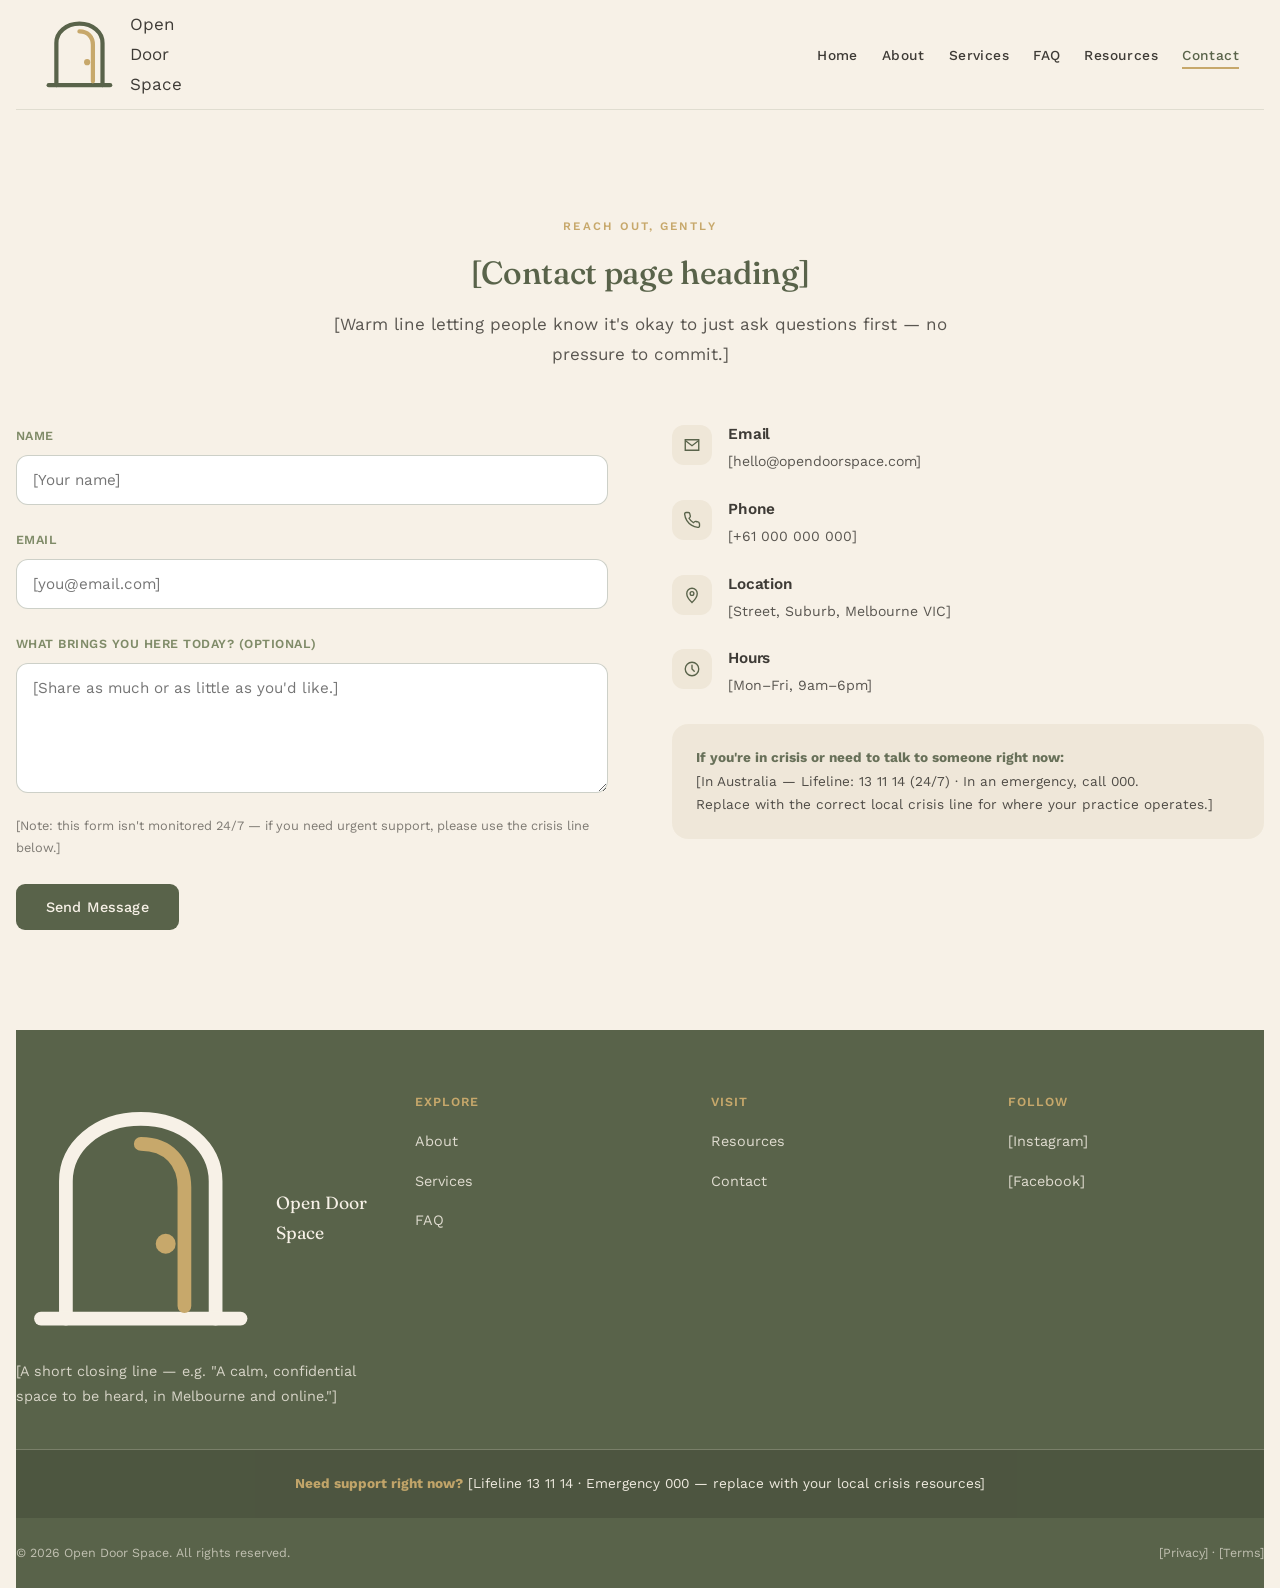
==== contact.html @ 5861e18a "initial commit" ====
<!DOCTYPE html>
<html lang="en">
<head>
<meta charset="UTF-8">
<meta name="viewport" content="width=device-width, initial-scale=1.0">
<title>Contact — Open Door Space</title>
<link rel="preconnect" href="https://fonts.googleapis.com">
<link href="https://fonts.googleapis.com/css2?family=Fraunces:ital,opsz,wght@0,9..144,300;0,9..144,400;0,9..144,500;0,9..144,600;1,9..144,400&family=Work+Sans:wght@300;400;500;600&display=swap" rel="stylesheet">
<link rel="stylesheet" href="styles.css">
</head>
<body>

<header>
  <div class="nav-inner">
    <a class="brand" href="index.html">
      <svg class="door-icon" viewBox="0 0 40 40" fill="none" xmlns="http://www.w3.org/2000/svg">
        <path d="M8 36V14C8 8.5 13 4 20 4C27 4 32 8.5 32 14V36" stroke="#59634A" stroke-width="2.2" stroke-linecap="round"/>
        <line x1="4" y1="36" x2="36" y2="36" stroke="#59634A" stroke-width="2.2" stroke-linecap="round"/>
        <path d="M20 8C24.5 8 27 11 27 15V34" stroke="#C7A86B" stroke-width="2.2" stroke-linecap="round"/>
        <circle cx="24" cy="24" r="1.6" fill="#C7A86B"/>
      </svg>
      <span class="brand-text">Open Door Space</span>
    </a>

    <button class="menu-toggle" aria-label="Toggle navigation" id="menuToggle">
      <span></span><span></span><span></span>
    </button>

    <nav class="primary-nav" id="primaryNav">
      <ul>
        <li><a href="index.html">Home</a></li>
        <li><a href="about.html">About</a></li>
        <li><a href="services.html">Services</a></li>
        <li><a href="faq.html">FAQ</a></li>
        <li><a href="resources.html">Resources</a></li>
        <li><a href="contact.html" class="active">Contact</a></li>
      </ul>
    </nav>
  </div>
</header>

<main>
  <section>
    <div class="page-shell">
      <div class="section-head center">
        <span class="eyebrow">Reach out, gently</span>
        <h2>[Contact page heading]</h2>
        <p class="ph-text">[Warm line letting people know it's okay to just ask questions first — no pressure to commit.]</p>
      </div>

      <div class="contact-grid">
        <form onsubmit="return false;">
          <div class="field"><label>Name</label><input type="text" placeholder="[Your name]"></div>
          <div class="field"><label>Email</label><input type="email" placeholder="[you@email.com]"></div>
          <div class="field"><label>What brings you here today? (optional)</label><textarea placeholder="[Share as much or as little as you'd like.]"></textarea></div>
          <p class="field-note">[Note: this form isn't monitored 24/7 — if you need urgent support, please use the crisis line below.]</p>
          <button class="btn btn-primary" type="submit">Send Message</button>
        </form>

        <div>
          <div class="contact-info-item">
            <div class="ic"><svg width="18" height="18" viewBox="0 0 24 24" fill="none"><path d="M3 5h18v14H3z" stroke="#59634A" stroke-width="1.8"/><path d="M3 6l9 7 9-7" stroke="#59634A" stroke-width="1.8"/></svg></div>
            <div><h4>Email</h4><p>[hello@opendoorspace.com]</p></div>
          </div>
          <div class="contact-info-item">
            <div class="ic"><svg width="18" height="18" viewBox="0 0 24 24" fill="none"><path d="M22 16.9v3a2 2 0 01-2.2 2 19.8 19.8 0 01-8.6-3 19.5 19.5 0 01-6-6 19.8 19.8 0 01-3-8.7A2 2 0 014.1 2h3a2 2 0 012 1.7c.1.9.3 1.8.6 2.7a2 2 0 01-.5 2.1L8 9.7a16 16 0 006 6l1.2-1.2a2 2 0 012.1-.5c.9.3 1.8.5 2.7.6a2 2 0 011.7 2z" stroke="#59634A" stroke-width="1.8"/></svg></div>
            <div><h4>Phone</h4><p>[+61 000 000 000]</p></div>
          </div>
          <div class="contact-info-item">
            <div class="ic"><svg width="18" height="18" viewBox="0 0 24 24" fill="none"><path d="M12 22s7-6.5 7-12a7 7 0 10-14 0c0 5.5 7 12 7 12z" stroke="#59634A" stroke-width="1.8"/><circle cx="12" cy="10" r="2.5" stroke="#59634A" stroke-width="1.8"/></svg></div>
            <div><h4>Location</h4><p>[Street, Suburb, Melbourne VIC]</p></div>
          </div>
          <div class="contact-info-item">
            <div class="ic"><svg width="18" height="18" viewBox="0 0 24 24" fill="none"><circle cx="12" cy="12" r="9" stroke="#59634A" stroke-width="1.8"/><path d="M12 7v5l3 3" stroke="#59634A" stroke-width="1.8" stroke-linecap="round"/></svg></div>
            <div><h4>Hours</h4><p>[Mon–Fri, 9am–6pm]</p></div>
          </div>

          <div class="crisis-note">
            <strong>If you're in crisis or need to talk to someone right now:</strong><br>
            [In Australia — Lifeline: 13 11 14 (24/7) · In an emergency, call 000.<br>
            Replace with the correct local crisis line for where your practice operates.]
          </div>
        </div>
      </div>
    </div>
  </section>
</main>

<footer>
  <div class="page-shell">
    <div class="footer-grid">
      <div>
        <div class="footer-brand">
          <svg class="door-icon" viewBox="0 0 40 40" fill="none" xmlns="http://www.w3.org/2000/svg">
            <path d="M8 36V14C8 8.5 13 4 20 4C27 4 32 8.5 32 14V36" stroke="#F7F1E7" stroke-width="2.2" stroke-linecap="round"/>
            <line x1="4" y1="36" x2="36" y2="36" stroke="#F7F1E7" stroke-width="2.2" stroke-linecap="round"/>
            <path d="M20 8C24.5 8 27 11 27 15V34" stroke="#C7A86B" stroke-width="2.2" stroke-linecap="round"/>
            <circle cx="24" cy="24" r="1.6" fill="#C7A86B"/>
          </svg>
          <span>Open Door Space</span>
        </div>
        <p>[A short closing line — e.g. "A calm, confidential space to be heard, in Melbourne and online."]</p>
      </div>
      <div>
        <h4>Explore</h4>
        <ul>
          <li><a href="about.html">About</a></li>
          <li><a href="services.html">Services</a></li>
          <li><a href="faq.html">FAQ</a></li>
        </ul>
      </div>
      <div>
        <h4>Visit</h4>
        <ul>
          <li><a href="resources.html">Resources</a></li>
          <li><a href="contact.html">Contact</a></li>
        </ul>
      </div>
      <div>
        <h4>Follow</h4>
        <ul>
          <li><a href="#">[Instagram]</a></li>
          <li><a href="#">[Facebook]</a></li>
        </ul>
      </div>
    </div>
  </div>

  <div class="footer-crisis">
    <strong>Need support right now?</strong> [Lifeline 13 11 14 · Emergency 000 — replace with your local crisis resources]
  </div>

  <div class="page-shell">
    <div class="footer-bottom">
      <span>© 2026 Open Door Space. All rights reserved.</span>
      <span>[Privacy] · [Terms]</span>
    </div>
  </div>
</footer>

<script src="script.js"></script>
</body>
</html>
---- styles.css ----
:root{
  --deep-sage:#59634A;
  --soft-sage:#7F8B68;
  --cream:#F7F1E7;
  --gold:#C7A86B;
  --charcoal:#3E3B36;
  --cream-dim:#EFE7D8;
  --arch-r: 260px;
}

*{margin:0;padding:0;box-sizing:border-box;}

html{scroll-behavior:smooth;}

body{
  background:var(--cream);
  color:var(--charcoal);
  font-family:'Work Sans', sans-serif;
  font-weight:400;
  font-size:17px;
  line-height:1.75;
  padding: 0 1rem;
  -webkit-font-smoothing:antialiased;

}

h1,h2,h3,h4{
  font-family:'Fraunces', serif;
  font-weight:500;
  color:var(--deep-sage);
  line-height:1.3;
  letter-spacing:-0.01em;
}

a{color:inherit;text-decoration:none;}
ul{list-style:none;}
button{font-family:inherit;cursor:pointer;border:none;background:none;}
img{max-width:100%;display:block;}

.eyebrow{
  font-size:0.72rem;
  letter-spacing:0.18em;
  text-transform:uppercase;
  color:var(--gold);
  font-weight:600;
  margin-bottom:16px;
  display:inline-block;
}

/* ---------- layout shell ---------- */
.page-shell{margin:0 auto;}

/* ---------- header / nav ---------- */
header{
  position:sticky;
  top:0;
  z-index:100;
  background:rgba(247,241,231,0.94);
  backdrop-filter:blur(8px);
  border-bottom:1px solid rgba(89,99,74,0.14);
}
.nav-inner{
  margin:0 auto;
  padding:10px 25px;
  display:flex;
  align-items:center;
  justify-content:space-between;
}
.brand{
  display:flex;
  align-items:center;
  gap:12px;
}

nav.primary-nav ul{
  display:flex;
  align-items: center;
  gap:24px;
}

nav.primary-nav a{
  font-size:0.86rem;
  letter-spacing:0.03em;
  font-weight:500;
  color:var(--charcoal);
  padding-bottom:4px;
  border-bottom:2px solid transparent;
  transition:border-color .2s ease, color .2s ease;
}
nav.primary-nav a:hover{color:var(--deep-sage);}
nav.primary-nav a.active{
  color:var(--deep-sage);
  border-bottom-color:var(--gold);
}

.menu-toggle{
  display:none;
  width:26px;height:20px;
  flex-direction:column;
  justify-content:space-between;
}
.menu-toggle span{
  display:block;height:2px;width:100%;
  background:var(--deep-sage);
  border-radius:2px;
}

/* ---------- buttons ---------- */
.btn{
  display:inline-flex;
  align-items:center;
  gap:8px;
  padding:15px 30px;
  border-radius:9px;
  font-size:0.9rem;
  font-weight:500;
  letter-spacing:0.01em;
  transition:transform .2s ease, box-shadow .2s ease, background .2s ease;
}

.btn-primary{
  background:var(--deep-sage);
  color:var(--cream);
}
.btn-primary:hover{
  background:var(--soft-sage);
  transform:translateY(-2px);
  box-shadow:0 10px 24px -10px rgba(89,99,74,0.5);
}
.btn-outline{
  border:1.5px solid var(--deep-sage);
  color:var(--deep-sage);
  background:transparent;
}
.btn-outline:hover{
  background:var(--deep-sage);
  color:var(--cream);
  transform:translateY(-2px);
}

/* ---------- placeholder blocks ---------- */
.ph-img, .help-media{
  position:relative;
  overflow: hidden;
  line-height:1.5;
}

.ph-img img, .help-media img {
  width: 100%;
  height: 100%;
  object-fit: cover;
  display: block;
}
.ph-img::after{
  content: "";
  position: absolute;
  top: 0;
  left: 0;
  width: 15%;
  height: 100%;
  background: linear-gradient(
    to right,
    #F7F1E7 0%,
    rgba(247, 241, 231, 0.7) 35%,
    rgba(247, 241, 231, 0.2) 75%,
    transparent 100%
  );
  pointer-events: none;
}
.help-media::after{
  content: "";
  position: absolute;
  top: 0;
  right: 0;
  width: 30%;
  height: 100%;
  background: linear-gradient(
    to left,
    #F7F1E7 0%,
    rgba(247, 241, 231, 0.7) 35%,
    rgba(247, 241, 231, 0.2) 75%,
    transparent 100%
  );
  pointer-events: none;
}


/* ---------- sections general ---------- */
section{padding:100px 0;}
.section-head{
  max-width:620px;
  margin-bottom:56px;
}
.section-head.center{margin-left:auto;margin-right:auto;text-align:center;}
.section-head h2{font-size:2rem;margin-bottom:16px;}
.section-head p{color:var(--charcoal);opacity:0.85;}

.band-sage{background:var(--deep-sage);color:var(--cream);}
.band-sage h2, .band-sage h3{color:var(--cream);}
.band-dim{background:var(--cream-dim);}

/* ---------- HOME hero ---------- */
.hero-inner{
  display:grid;
  grid-template-columns:1fr 1fr;
  align-items:center;
}
.hero-copy {
  padding-left: 20px;
}
.about-hero-copy {
  padding-left: 20px;
}
.hero-copy h1{
  font-size:2.7rem;
  line-height:1.25;
  margin-bottom:24px;
}
.hero-copy p{
  font-size:1.08rem;
  max-width:460px;
  margin-bottom:38px;
  opacity:0.9;
}
.hero-actions{display:flex;gap:16px;flex-wrap:wrap;}
.reassure-row{
  display:flex;
  gap:36px;
  flex-wrap:wrap;
  margin-top:44px;
  font-size:0.86rem;
  color:var(--soft-sage);
}
.reassure-row span{display:flex;align-items:center;gap:8px;}

/* about us */
.about-hero-icon {
  font-size: 40px;
}
/* feature grid */

.quote-block{
  max-width:680px;
  margin:0 auto;
  text-align:center;
}
.quote-block p{
  font-family:'Fraunces', serif;
  font-size:1.4rem;
  font-style:italic;
  font-weight:400;
  line-height:1.6;
  margin-bottom:22px;
}

.cta-band{text-align:center;}
.cta-band h2{margin-bottom:18px;}
.cta-band p{max-width:500px;margin:0 auto 32px;opacity:0.88;}

/* ---------- PROFESSIONALS ------*/

.professionals {

}
.professionals__header {
  margin-bottom: 48px;
  text-align: center;
}

.professionals__eyebrow {
  display: block;
  margin-bottom: 12px;
  font-size: 0.85rem;
  text-transform: uppercase;
  letter-spacing: 0.12em;
}

.professionals__header h2 {
  margin: 0;
}

.professionals__grid {
  display: grid;
  grid-template-columns: repeat(2, 1fr);
  gap: 48px;
  padding: 0 20px;
}
.professionals__footer {
  width: 100%;
  height: 60px;
  background-color: var(--gold);
  margin-top: 15px;
  border-radius: 5px;
  padding: 0 10px;
  display: flex;
  flex-direction: row;
  align-items: center;
  justify-content: space-around;
}
.professional-footer-icon {
  font-size: 2rem;
}
.professionals__footer div{
  color: var(--cream);
  display: flex;
  align-items: center;
  gap: 5px;
}

.professional-card {
  display: grid;
  grid-template-columns: 1fr 1fr;
  gap: 28px;
  align-items: start;
}

.professional-card__image {
  aspect-ratio: 1 / 1;
  overflow: hidden;
  border-radius: 50%;
  background: #eee;
}

.professional-card__image img {
  width: 100%;
  height: 100%;
  object-fit: cover;
  display: block;
}

.professional-card__content h3 {
  margin: 0 0 6px;
}

.professional-card__role {
  margin: 0 0 16px;
  opacity: 0.7;
}

.professional-card__content p:last-child {
  line-height: 1.7;
  margin: 0;
}

@media (max-width: 768px) {
  .professionals__grid {
    grid-template-columns: 1fr;
    gap: 40px;
  }

  .professional-card {
    grid-template-columns: 120px 1fr;
    gap: 20px;
  }
}

/* ---------- SERVICES -------------*/
.hero-services {
  position: relative;
  width: 100%;
  overflow: hidden;
}
.hero-services img {
  max-height: 500px;
    object-fit: cover;
    width: 100%;  
}

/* Soft background behind the text */
.hero-services-fade {
  position: absolute;
  inset: 0;
  pointer-events: none;

  background:
    linear-gradient(
      to right,
      #F7F1E7 0%,
      rgba(247, 241, 231, 0.98) 18%,
      rgba(247, 241, 231, 0.85) 28%,
      rgba(247, 241, 231, 0.45) 40%,
      rgba(247, 241, 231, 0) 55%
    );
}

/* Text positioned over image */
.hero-services-content {
  position: absolute;
  top: 50%;
  left: 5%;
  transform: translateY(-50%);
  width: 32%;
  z-index: 2;
}
/* ---------- HOW WE CAN HELP ------*/
.help-section {
  padding: 80px 0;
  display: grid;
  grid-template-columns: 1fr 2fr;
  align-items: center;
}

.help-section__intro {
  max-width: 720px;
  margin-bottom: 56px;
}

.help-section__eyebrow {
  display: block;
  margin-bottom: 14px;
  font-size: 0.8rem;
  letter-spacing: 0.14em;
  text-transform: uppercase;
  opacity: 0.65;
}

.help-section__intro h2 {
  margin: 0 0 20px;
  font-size: clamp(2rem, 4vw, 3.2rem);
  line-height: 1.1;
  font-weight: 500;
}

.help-section__intro p {
  max-width: 620px;
  margin: 0;
  font-size: 1.05rem;
  line-height: 1.75;
  opacity: 0.75;
}

.help-section__grid {
  display: flex;
  flex-direction: column;
  padding: 0 0 0 20px;
  justify-content: start;
  align-items: center;
  gap: 2rem;
  height: 100%;
}

.help-section__items {
  display: flex;
  flex-direction: row;
  flex-wrap: wrap;
  justify-content: center;
  gap: 3rem;
}
.help-section__items div {
  display: flex;
  flex-direction: column;
  justify-content: center;
  align-items: center;
  text-align: center;
}

.help-icon {
  font-size: 4rem;
  color: var(--soft-sage);;
}
.help-item-text {
  font-size: large;
  white-space: normal;
  overflow-wrap: break-word;
  word-break: normal;
}
/* Tablet */
@media (max-width: 900px) {
  .help-section__grid {
    grid-template-columns: repeat(2, 1fr);
  }
}

/* Mobile */
@media (max-width: 600px) {
  .help-section {
    padding: 70px 0;
  }

  .help-section__intro {
    margin-bottom: 40px;
  }

  .help-section__grid {
    grid-template-columns: 1fr;
  }

  .help-card {
    min-height: auto;
    padding: 28px;
  }
}

/* ---------- ABOUT ---------- */
.about-hero{display:grid;grid-template-columns:1fr 1fr;gap:64px;align-items:center;}
.values-grid{display:grid;grid-template-columns:repeat(4,1fr);gap:22px;margin-top:24px;}
.value-card{padding:30px 24px;background:var(--cream-dim);border-radius:20px;}
.value-card h4{font-size:1rem;margin-bottom:8px;color:var(--charcoal);font-family:'Work Sans',sans-serif;font-weight:600;}
.value-card p{font-size:0.86rem;opacity:0.8;}
.team-grid{display:grid;grid-template-columns:repeat(3,1fr);gap:30px;margin-top:24px;}
.team-card .ph-img{min-height:220px;border-radius:150px 150px 0 0;margin-bottom:16px;}
.team-card h4{font-size:1.05rem;margin-bottom:4px;color:var(--charcoal);font-family:'Work Sans',sans-serif;font-weight:600;}
.team-card .role{font-size:0.82rem;color:var(--soft-sage);margin-bottom:10px;display:block;}
.team-card p{font-size:0.88rem;opacity:0.85;}

/* ---------- SERVICES ---------- */
.services-grid{display:grid;grid-template-columns:repeat(3,1fr);gap:32px;}
.service-card{background:#fff;border-radius:22px;overflow:hidden;box-shadow:0 12px 30px -18px rgba(62,59,54,0.2);}
.service-card .ph-img{min-height:190px;border-radius:0;}
.service-card-body{padding:28px;}
.service-card-body h3{font-size:1.1rem;margin-bottom:10px;}
.service-card-body p{font-size:0.9rem;opacity:0.85;margin-bottom:18px;}
.service-tag{
  font-size:0.7rem;letter-spacing:0.06em;text-transform:uppercase;
  color:var(--gold);font-weight:600;margin-bottom:10px;display:inline-block;
}

/* ---------- FAQ ---------- */
.faq-list{max-width:760px;margin:0 auto;}
.faq-item{
  padding:28px 0;
  border-bottom:1px solid rgba(89,99,74,0.18);
}
.faq-item h3{font-size:1.05rem;color:var(--charcoal);font-family:'Work Sans',sans-serif;font-weight:600;margin-bottom:10px;display:flex;gap:12px;align-items:flex-start;}
.faq-item .q-mark{color:var(--gold);font-family:'Fraunces',serif;font-style:italic;flex-shrink:0;}
.faq-item p{font-size:0.92rem;opacity:0.85;padding-left:28px;}

/* ---------- RESOURCES ---------- */
.resources-grid{display:grid;grid-template-columns:repeat(3,1fr);gap:32px;}
.resource-card{background:var(--cream-dim);border-radius:20px;overflow:hidden;}
.resource-card .ph-img{min-height:170px;border-radius:0;background:repeating-linear-gradient(135deg, rgba(127,139,104,0.09) 0 12px, rgba(127,139,104,0.02) 12px 24px);}
.resource-card-body{padding:26px;}
.resource-card-body h3{font-size:1.02rem;margin-bottom:10px;}
.resource-card-body p{font-size:0.88rem;opacity:0.85;margin-bottom:14px;}
.resource-card-body a{font-size:0.85rem;font-weight:600;color:var(--deep-sage);border-bottom:1.5px solid var(--gold);padding-bottom:2px;}

/* ---------- CONTACT ---------- */
.contact-grid{display:grid;grid-template-columns:1fr 1fr;gap:64px;}
.field{margin-bottom:24px;}
.field label{
  display:block;font-size:0.78rem;letter-spacing:0.04em;text-transform:uppercase;
  color:var(--soft-sage);margin-bottom:8px;font-weight:600;
}
.field input, .field textarea{
  width:100%;
  padding:15px 16px;
  border:1.5px solid rgba(89,99,74,0.3);
  border-radius:12px;
  background:#fff;
  font-family:inherit;
  font-size:0.95rem;
  color:var(--charcoal);
}
.field textarea{min-height:130px;resize:vertical;}
.field-note{font-size:0.8rem;opacity:0.65;margin-top:-12px;margin-bottom:24px;}
.contact-info-item{display:flex;gap:16px;margin-bottom:26px;align-items:flex-start;}
.contact-info-item .ic{
  width:40px;height:40px;border-radius:12px;background:var(--cream-dim);
  display:flex;align-items:center;justify-content:center;flex-shrink:0;
}
.contact-info-item h4{font-size:0.96rem;margin-bottom:4px;color:var(--charcoal);font-family:'Work Sans',sans-serif;font-weight:600;}
.contact-info-item p{font-size:0.88rem;opacity:0.85;}

.crisis-note{
  background:var(--cream-dim);
  border-radius:16px;
  padding:22px 24px;
  margin-top:8px;
  font-size:0.85rem;
  color:var(--charcoal);
  opacity:0.9;
}
.crisis-note strong{color:var(--deep-sage);}

/* ---------- footer ---------- */
footer{
  background:var(--deep-sage);
  color:var(--cream);
  padding:64px 0 0;
}
.footer-grid{
  display:grid;
  grid-template-columns:1.4fr 1fr 1fr 1fr;
  gap:40px;
  padding-bottom:40px;
  border-bottom:1px solid rgba(247,241,231,0.2);
}
.footer-brand{display:flex;align-items:center;gap:10px;margin-bottom:16px;}
.footer-brand span{font-family:'Fraunces',serif;font-size:1.1rem;}
footer p{opacity:0.8;font-size:0.9rem;}
footer h4{color:var(--gold);font-family:'Work Sans',sans-serif;font-size:0.78rem;letter-spacing:0.08em;text-transform:uppercase;margin-bottom:16px;font-weight:600;}
footer ul li{margin-bottom:10px;}
footer ul a{opacity:0.85;font-size:0.9rem;}
footer ul a:hover{opacity:1;text-decoration:underline;}

.footer-crisis{
  background:rgba(0,0,0,0.14);
  padding:22px 0;
  font-size:0.85rem;
  text-align:center;
  opacity:0.95;
}
.footer-crisis strong{color:var(--gold);}

.footer-bottom{
  padding:24px 0;
  display:flex;
  justify-content:space-between;
  font-size:0.78rem;
  opacity:0.65;
  flex-wrap:wrap;
  gap:10px;
}

/* ---------- responsive ---------- */
@media (max-width: 860px){
  nav.primary-nav{
    position:absolute;
    top:100%;
    right:32px;
    left:32px;
    background:var(--cream);
    border:1px solid rgba(89,99,74,0.15);
    border-radius:14px;
    padding:14px;
    box-shadow:0 16px 30px -14px rgba(62,59,54,0.3);
    display:none;
  }
  nav.primary-nav.open{display:block;}
  nav.primary-nav ul{flex-direction:column;gap:4px;}
  nav.primary-nav a{display:block;padding:10px 8px;border-bottom:none;}
  nav.primary-nav a.active{background:var(--cream-dim);border-radius:8px;}
  .menu-toggle{display:flex;}

  .hero-inner, .about-hero, .grid-2{grid-template-columns:1fr;}
  .hero-copy h1{font-size:2.1rem;}
  .arch-row{grid-template-columns:repeat(2,1fr);}
  .grid-3, .services-grid, .values-grid, .team-grid, .resources-grid{grid-template-columns:repeat(2,1fr);}
  .footer-grid{grid-template-columns:1fr 1fr;}
  .contact-grid{grid-template-columns:1fr;}
}
@media (max-width: 540px){
  .page-shell{padding:0 20px;}
  .nav-inner{padding:16px 20px;}
  .grid-3, .services-grid, .values-grid, .team-grid, .resources-grid{grid-template-columns:1fr;}
  .footer-grid{grid-template-columns:1fr;}
  section{padding:68px 0;}
}
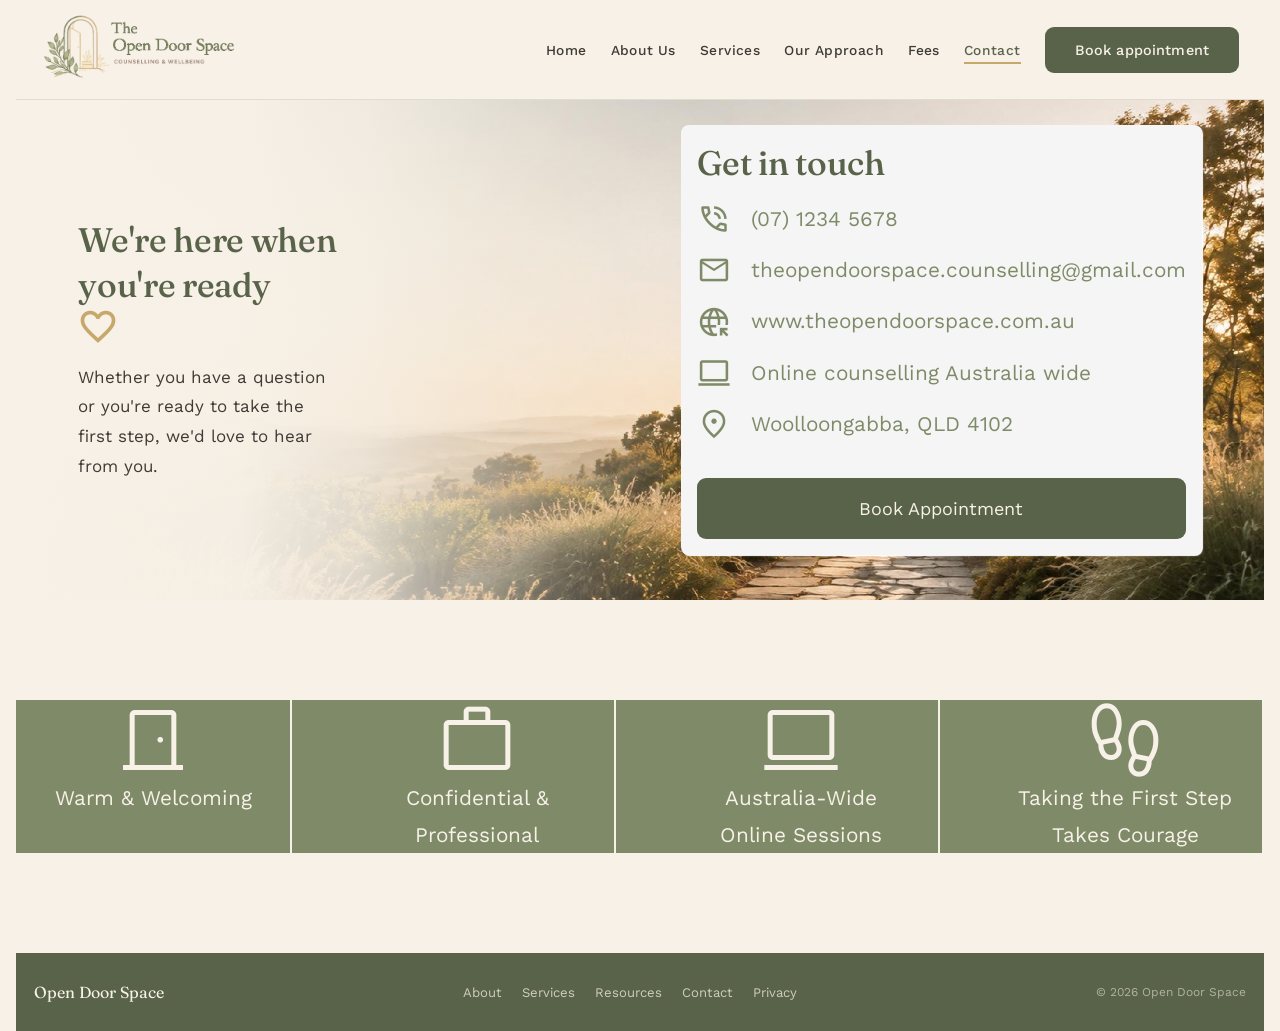
==== commit bbacda0b: "demo ready" ====
--- a/contact.html
+++ b/contact.html
@@ -3,23 +3,22 @@
 <head>
 <meta charset="UTF-8">
 <meta name="viewport" content="width=device-width, initial-scale=1.0">
-<title>Contact — Open Door Space</title>
+<title>Open Door Space — Counseling</title>
 <link rel="preconnect" href="https://fonts.googleapis.com">
 <link href="https://fonts.googleapis.com/css2?family=Fraunces:ital,opsz,wght@0,9..144,300;0,9..144,400;0,9..144,500;0,9..144,600;1,9..144,400&family=Work+Sans:wght@300;400;500;600&display=swap" rel="stylesheet">
+<link
+  rel="stylesheet"
+  href="https://fonts.googleapis.com/css2?family=Material+Symbols+Outlined:opsz,wght,FILL,GRAD@20..48,300,0,0"
+>
 <link rel="stylesheet" href="styles.css">
+<link rel="stylesheet" href="services-styles.css">
 </head>
 <body>
 
 <header>
   <div class="nav-inner">
     <a class="brand" href="index.html">
-      <svg class="door-icon" viewBox="0 0 40 40" fill="none" xmlns="http://www.w3.org/2000/svg">
-        <path d="M8 36V14C8 8.5 13 4 20 4C27 4 32 8.5 32 14V36" stroke="#59634A" stroke-width="2.2" stroke-linecap="round"/>
-        <line x1="4" y1="36" x2="36" y2="36" stroke="#59634A" stroke-width="2.2" stroke-linecap="round"/>
-        <path d="M20 8C24.5 8 27 11 27 15V34" stroke="#C7A86B" stroke-width="2.2" stroke-linecap="round"/>
-        <circle cx="24" cy="24" r="1.6" fill="#C7A86B"/>
-      </svg>
-      <span class="brand-text">Open Door Space</span>
+      <img src="images/logo.png" style="width:200px"/>
     </a>
 
     <button class="menu-toggle" aria-label="Toggle navigation" id="menuToggle">
@@ -29,111 +28,91 @@
     <nav class="primary-nav" id="primaryNav">
       <ul>
         <li><a href="index.html">Home</a></li>
-        <li><a href="about.html">About</a></li>
+        <li><a href="about.html">About Us</a></li>
         <li><a href="services.html">Services</a></li>
-        <li><a href="faq.html">FAQ</a></li>
-        <li><a href="resources.html">Resources</a></li>
+        <li><a href="approach.html">Our Approach</a></li>
+        <li><a href="fees.html">Fees</a></li>
         <li><a href="contact.html" class="active">Contact</a></li>
+        <li><button class="btn btn-primary">Book appointment</button></li>
       </ul>
     </nav>
   </div>
 </header>
 
 <main>
-  <section>
-    <div class="page-shell">
-      <div class="section-head center">
-        <span class="eyebrow">Reach out, gently</span>
-        <h2>[Contact page heading]</h2>
-        <p class="ph-text">[Warm line letting people know it's okay to just ask questions first — no pressure to commit.]</p>
+
+<div class="hero-services">
+  <img src="images/contact-hero.jpg" alt="Counselling support">
+
+  <div class="hero-services-fade"></div>
+
+  <div class="hero-services-content">
+    <h1>We're here when<br>
+      you're ready</h1>
+
+    <div class="eyebrow material-symbols-outlined about-hero-icon">favorite</div>
+
+    <p>
+      Whether you have a question<br>
+      or you're ready to take the<br>
+      first step, we'd love to hear<br>
+      from you.
+    </p>
+  </div>
+  <div class="contact-section-modal">
+    <h1>Get in touch</h1>
+    <div><span class="material-symbols-outlined contact-section-modal-icon">phone_in_talk</span> <span>(07) 1234 5678</span></div>
+    <div><span class="material-symbols-outlined contact-section-modal-icon">mail</span> <span>theopendoorspace.counselling@gmail.com</span></div>
+    <div><span class="material-symbols-outlined contact-section-modal-icon">captive_portal</span> www.theopendoorspace.com.au</div>
+    <div><span class="material-symbols-outlined contact-section-modal-icon">computer</span>Online counselling Australia wide</div>
+    <div><span class="material-symbols-outlined contact-section-modal-icon">location_on</span>Woolloongabba, QLD 4102</div>
+    <button class="btn-primary-large">Book Appointment</button>
+  </div>
+</div>
+
+<section class="">
+    <div class="contact-section__items">
+      <div>
+        <span class="material-symbols-outlined contact-icon">door_front</span>
+        <span class="contact-item-text">Warm & Welcoming</span>
       </div>
-
-      <div class="contact-grid">
-        <form onsubmit="return false;">
-          <div class="field"><label>Name</label><input type="text" placeholder="[Your name]"></div>
-          <div class="field"><label>Email</label><input type="email" placeholder="[you@email.com]"></div>
-          <div class="field"><label>What brings you here today? (optional)</label><textarea placeholder="[Share as much or as little as you'd like.]"></textarea></div>
-          <p class="field-note">[Note: this form isn't monitored 24/7 — if you need urgent support, please use the crisis line below.]</p>
-          <button class="btn btn-primary" type="submit">Send Message</button>
-        </form>
-
-        <div>
-          <div class="contact-info-item">
-            <div class="ic"><svg width="18" height="18" viewBox="0 0 24 24" fill="none"><path d="M3 5h18v14H3z" stroke="#59634A" stroke-width="1.8"/><path d="M3 6l9 7 9-7" stroke="#59634A" stroke-width="1.8"/></svg></div>
-            <div><h4>Email</h4><p>[hello@opendoorspace.com]</p></div>
-          </div>
-          <div class="contact-info-item">
-            <div class="ic"><svg width="18" height="18" viewBox="0 0 24 24" fill="none"><path d="M22 16.9v3a2 2 0 01-2.2 2 19.8 19.8 0 01-8.6-3 19.5 19.5 0 01-6-6 19.8 19.8 0 01-3-8.7A2 2 0 014.1 2h3a2 2 0 012 1.7c.1.9.3 1.8.6 2.7a2 2 0 01-.5 2.1L8 9.7a16 16 0 006 6l1.2-1.2a2 2 0 012.1-.5c.9.3 1.8.5 2.7.6a2 2 0 011.7 2z" stroke="#59634A" stroke-width="1.8"/></svg></div>
-            <div><h4>Phone</h4><p>[+61 000 000 000]</p></div>
-          </div>
-          <div class="contact-info-item">
-            <div class="ic"><svg width="18" height="18" viewBox="0 0 24 24" fill="none"><path d="M12 22s7-6.5 7-12a7 7 0 10-14 0c0 5.5 7 12 7 12z" stroke="#59634A" stroke-width="1.8"/><circle cx="12" cy="10" r="2.5" stroke="#59634A" stroke-width="1.8"/></svg></div>
-            <div><h4>Location</h4><p>[Street, Suburb, Melbourne VIC]</p></div>
-          </div>
-          <div class="contact-info-item">
-            <div class="ic"><svg width="18" height="18" viewBox="0 0 24 24" fill="none"><circle cx="12" cy="12" r="9" stroke="#59634A" stroke-width="1.8"/><path d="M12 7v5l3 3" stroke="#59634A" stroke-width="1.8" stroke-linecap="round"/></svg></div>
-            <div><h4>Hours</h4><p>[Mon–Fri, 9am–6pm]</p></div>
-          </div>
-
-          <div class="crisis-note">
-            <strong>If you're in crisis or need to talk to someone right now:</strong><br>
-            [In Australia — Lifeline: 13 11 14 (24/7) · In an emergency, call 000.<br>
-            Replace with the correct local crisis line for where your practice operates.]
-          </div>
-        </div>
+      <div>
+        <span class="material-symbols-outlined contact-icon">work</span>
+        <span class="contact-item-text">Confidential & Professional</span>
+      </div>
+      <div>
+        <span class="material-symbols-outlined contact-icon">computer</span>
+        <span class="contact-item-text">Australia-Wide Online Sessions</span>
+      </div>
+      <div>
+        <span class="material-symbols-outlined contact-icon">footprint</span>
+        <span class="contact-item-text">Taking the First Step Takes Courage</span>
       </div>
     </div>
-  </section>
+</section>
+
 </main>
 
 <footer>
   <div class="page-shell">
-    <div class="footer-grid">
-      <div>
-        <div class="footer-brand">
-          <svg class="door-icon" viewBox="0 0 40 40" fill="none" xmlns="http://www.w3.org/2000/svg">
-            <path d="M8 36V14C8 8.5 13 4 20 4C27 4 32 8.5 32 14V36" stroke="#F7F1E7" stroke-width="2.2" stroke-linecap="round"/>
-            <line x1="4" y1="36" x2="36" y2="36" stroke="#F7F1E7" stroke-width="2.2" stroke-linecap="round"/>
-            <path d="M20 8C24.5 8 27 11 27 15V34" stroke="#C7A86B" stroke-width="2.2" stroke-linecap="round"/>
-            <circle cx="24" cy="24" r="1.6" fill="#C7A86B"/>
-          </svg>
-          <span>Open Door Space</span>
-        </div>
-        <p>[A short closing line — e.g. "A calm, confidential space to be heard, in Melbourne and online."]</p>
+    <div class="footer-inner">
+
+      <div class="footer-brand">
+        Open Door Space
       </div>
-      <div>
-        <h4>Explore</h4>
-        <ul>
-          <li><a href="about.html">About</a></li>
-          <li><a href="services.html">Services</a></li>
-          <li><a href="faq.html">FAQ</a></li>
-        </ul>
+
+      <ul class="footer-links">
+        <li><a href="about.html">About</a></li>
+        <li><a href="services.html">Services</a></li>
+        <li><a href="index.html">Resources</a></li>
+        <li><a href="contact.html">Contact</a></li>
+        <li><a href="index.html">Privacy</a></li>
+      </ul>
+
+      <div class="footer-copy">
+        © 2026 Open Door Space
       </div>
-      <div>
-        <h4>Visit</h4>
-        <ul>
-          <li><a href="resources.html">Resources</a></li>
-          <li><a href="contact.html">Contact</a></li>
-        </ul>
-      </div>
-      <div>
-        <h4>Follow</h4>
-        <ul>
-          <li><a href="#">[Instagram]</a></li>
-          <li><a href="#">[Facebook]</a></li>
-        </ul>
-      </div>
-    </div>
-  </div>
 
-  <div class="footer-crisis">
-    <strong>Need support right now?</strong> [Lifeline 13 11 14 · Emergency 000 — replace with your local crisis resources]
-  </div>
-
-  <div class="page-shell">
-    <div class="footer-bottom">
-      <span>© 2026 Open Door Space. All rights reserved.</span>
-      <span>[Privacy] · [Terms]</span>
     </div>
   </div>
 </footer>
--- a/styles.css
+++ b/styles.css
@@ -122,6 +122,14 @@
   background:var(--deep-sage);
   color:var(--cream);
 }
+.btn-primary-large{
+  background:var(--deep-sage);
+  color:var(--cream);
+  border-radius:9px;
+  padding: 20px 40px;
+  font-size: large;
+}
+
 .btn-primary:hover{
   background:var(--soft-sage);
   transform:translateY(-2px);
@@ -283,7 +291,7 @@
   display: grid;
   grid-template-columns: repeat(2, 1fr);
   gap: 48px;
-  padding: 0 20px;
+  padding: 0 30px;
 }
 .professionals__footer {
   width: 100%;
@@ -366,6 +374,30 @@
     width: 100%;  
 }
 
+.service-section__items {
+  display: flex;
+  flex-direction: row;
+  flex-wrap: wrap;
+  justify-content: space-evenly;
+  text-align: center;
+  gap: 3rem;
+  width: 100%;
+}
+
+.service-section__items > div {
+  display: flex;
+  flex: 1 1 0;
+  box-sizing: border-box;  
+  flex-direction: column;
+  align-items: center;
+  justify-content: center;
+  padding: 0 30px;
+  border-right: 2px solid rgba(74, 93, 78, 0.18);
+}
+
+.service-section__items > div:last-child {
+  border-right: none;
+}
 /* Soft background behind the text */
 .hero-services-fade {
   position: absolute;
@@ -439,13 +471,14 @@
   height: 100%;
 }
 
-.help-section__items {
+.help-section__items{
   display: flex;
   flex-direction: row;
   flex-wrap: wrap;
   justify-content: center;
   gap: 3rem;
 }
+
 .help-section__items div {
   display: flex;
   flex-direction: column;
@@ -491,6 +524,109 @@
   }
 }
 
+/* ---------- APPROACH ------- */
+.approach-section__items, .fees-section__items {
+  display: flex;
+  flex-direction: row;
+  flex-wrap: wrap;
+  justify-content: space-evenly;
+  gap: 3rem;
+  width: 100%;
+}
+
+.approach-section__items div {
+  flex: 1 1 0;
+  box-sizing: border-box;
+  display: flex;
+  flex-direction: column;
+  align-items: center;
+  justify-content: center;
+}
+.approach-item-heading {
+  font-size: large;
+  font-weight: 600;
+}
+
+.approach-item-text {
+  text-align: center;
+}
+
+/* -----------FEES ------------*/
+.fees-section__items div {
+  flex: 1 1 0;
+  box-sizing: border-box;
+  display: flex;
+  flex-direction: column;
+  align-items: center;
+  text-align: center;
+  border-radius: 0.5rem;
+  background-color: var(--cream-dim);
+  padding: 1.2rem;
+  gap: 10px;
+}
+.fees-item-heading{
+  font-size: 1.5rem;
+  font-weight: bold;
+}
+
+/* ---------- CONTACT -------- */
+.contact-section-modal {
+  position: absolute;
+  right: 5%;
+  top: 5%;
+  display: flex;
+  flex-direction: column;
+  gap: 15px;
+  background-color: whitesmoke;
+  padding: 1rem;
+  border-radius: 0.5rem;
+  box-shadow: 1px 1px 1px white;
+}
+.contact-section-modal div{
+  display: flex;
+  align-items: center;
+  gap: 20px;
+  font-size: 1.3rem;
+  color: var(--soft-sage);
+}
+.contact-section-modal button {
+  text-align: center;
+  margin-top: 20px;
+}
+.contact-section-modal-icon {
+  font-size: 34px;
+}
+
+.contact-section__items {
+  background-color: var(--soft-sage);
+  color: var(--cream);
+  display: flex;
+  flex-direction: row;
+  flex-wrap: wrap;
+  justify-content: space-evenly;
+  gap: 3rem;
+  width: 100%;
+}
+
+.contact-section__items > div {
+  display: flex;
+  flex: 1 1 0;
+  box-sizing: border-box;  
+  flex-direction: column;
+  align-items: center;
+  justify-content: start;
+  text-align: center;
+  padding: 0 30px;
+  border-right: 2px solid var(--cream);
+}
+
+.contact-icon {
+  color: var(--cream);
+  font-size: 5rem;
+}
+.contact-item-text {
+  font-size: 1.3rem;
+}
 /* ---------- ABOUT ---------- */
 .about-hero{display:grid;grid-template-columns:1fr 1fr;gap:64px;align-items:center;}
 .values-grid{display:grid;grid-template-columns:repeat(4,1fr);gap:22px;margin-top:24px;}
@@ -572,45 +708,75 @@
 }
 .crisis-note strong{color:var(--deep-sage);}
 
-/* ---------- footer ---------- */
-footer{
-  background:var(--deep-sage);
-  color:var(--cream);
-  padding:64px 0 0;
-}
-.footer-grid{
-  display:grid;
-  grid-template-columns:1.4fr 1fr 1fr 1fr;
-  gap:40px;
-  padding-bottom:40px;
-  border-bottom:1px solid rgba(247,241,231,0.2);
-}
-.footer-brand{display:flex;align-items:center;gap:10px;margin-bottom:16px;}
-.footer-brand span{font-family:'Fraunces',serif;font-size:1.1rem;}
-footer p{opacity:0.8;font-size:0.9rem;}
-footer h4{color:var(--gold);font-family:'Work Sans',sans-serif;font-size:0.78rem;letter-spacing:0.08em;text-transform:uppercase;margin-bottom:16px;font-weight:600;}
-footer ul li{margin-bottom:10px;}
-footer ul a{opacity:0.85;font-size:0.9rem;}
-footer ul a:hover{opacity:1;text-decoration:underline;}
-
-.footer-crisis{
-  background:rgba(0,0,0,0.14);
-  padding:22px 0;
-  font-size:0.85rem;
-  text-align:center;
-  opacity:0.95;
-}
-.footer-crisis strong{color:var(--gold);}
-
-.footer-bottom{
-  padding:24px 0;
-  display:flex;
-  justify-content:space-between;
-  font-size:0.78rem;
-  opacity:0.65;
-  flex-wrap:wrap;
-  gap:10px;
-}
+/* ---------- compact footer ---------- */
+footer {
+  background: var(--deep-sage);
+  color: var(--cream);
+  padding: 24px 18px;
+}
+
+.footer-inner {
+  display: flex;
+  align-items: center;
+  justify-content: space-between;
+  gap: 24px;
+  flex-wrap: wrap;
+}
+
+.footer-brand {
+  font-family: 'Fraunces', serif;
+  font-size: 1rem;
+  color: var(--cream);
+}
+
+.footer-links {
+  display: flex;
+  align-items: center;
+  gap: 20px;
+  margin: 0;
+  padding: 0;
+  list-style: none;
+}
+
+.footer-links a {
+  color: var(--cream);
+  opacity: 0.75;
+  font-size: 0.82rem;
+  text-decoration: none;
+}
+
+.footer-links a:hover {
+  opacity: 1;
+}
+
+.footer-copy {
+  font-size: 0.75rem;
+  opacity: 0.55;
+  white-space: nowrap;
+}
+
+@media (max-width: 700px) {
+  footer {
+    padding: 22px 10px;
+  }
+
+  .footer-inner {
+    justify-content: center;
+    text-align: center;
+    gap: 12px;
+  }
+
+  .footer-links {
+    width: 100%;
+    justify-content: center;
+    gap: 16px;
+  }
+
+  .footer-copy {
+    width: 100%;
+  }
+}
+
 
 /* ---------- responsive ---------- */
 @media (max-width: 860px){
